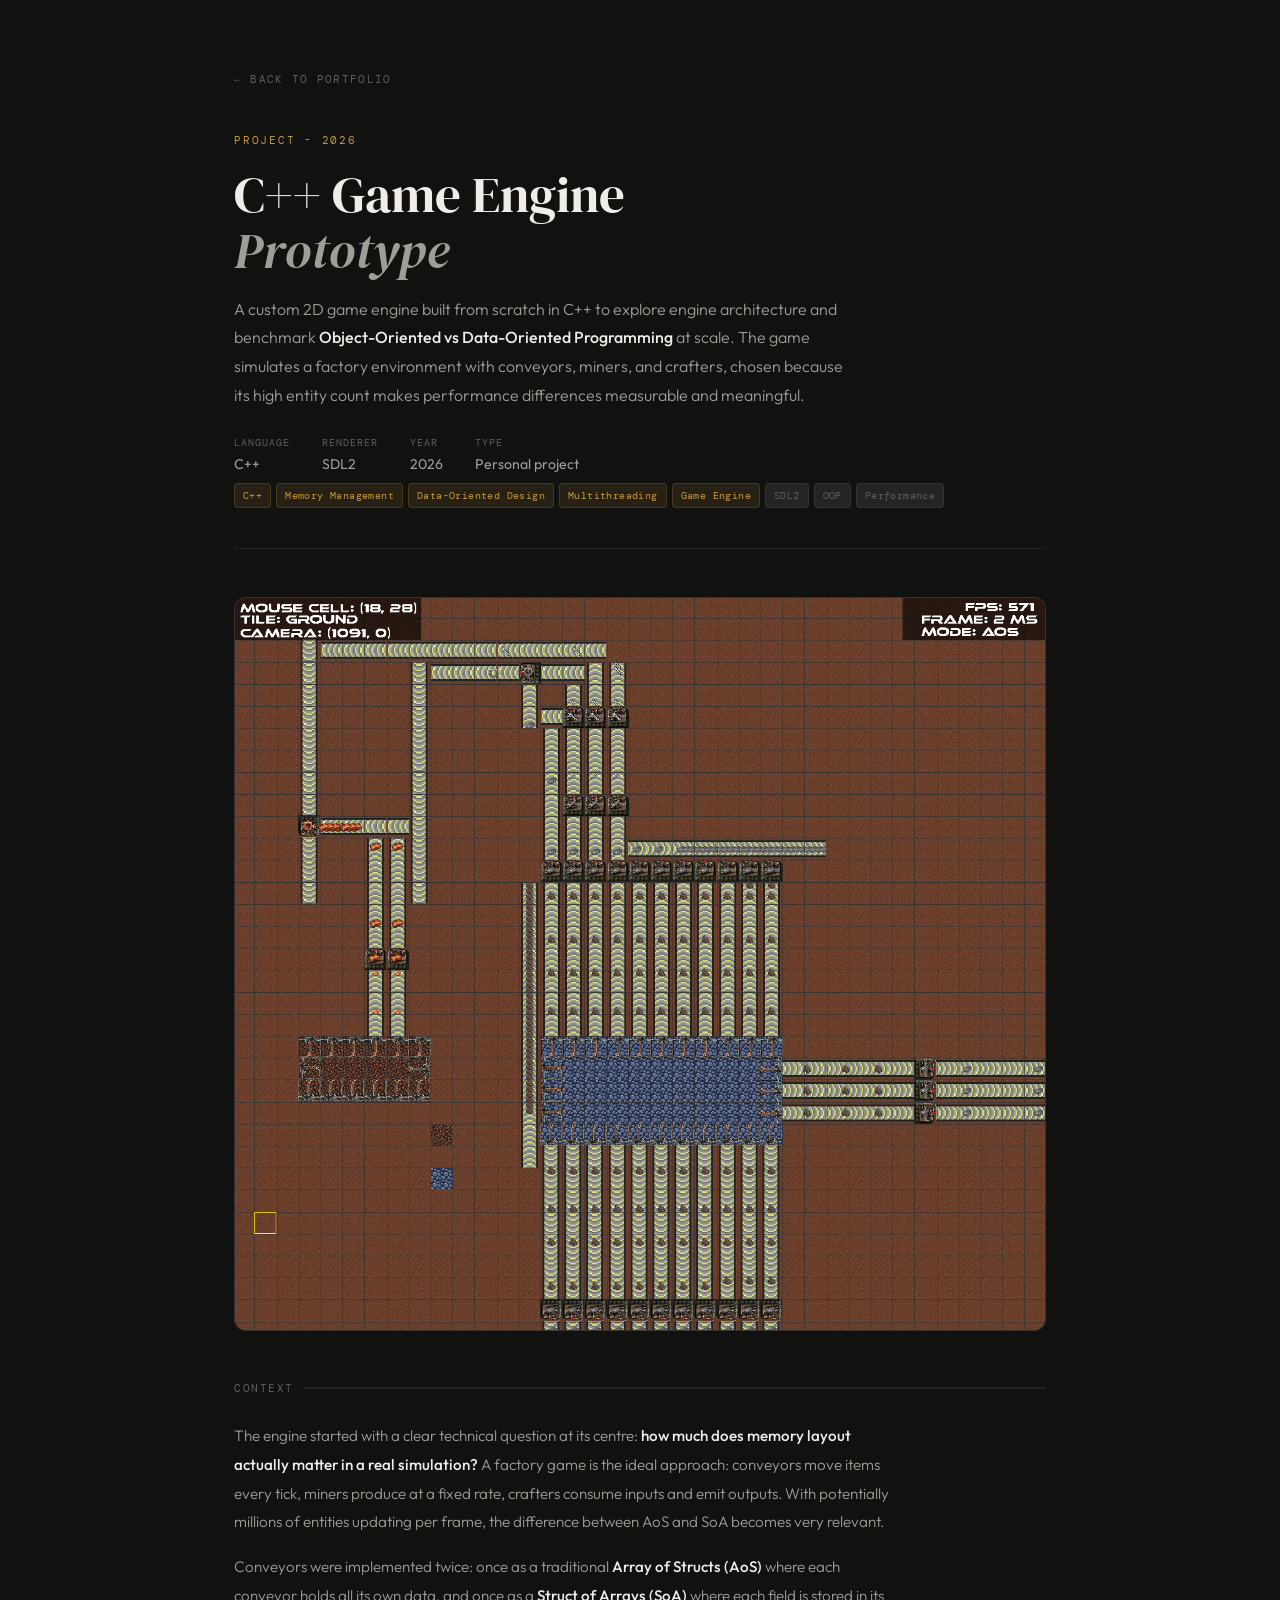
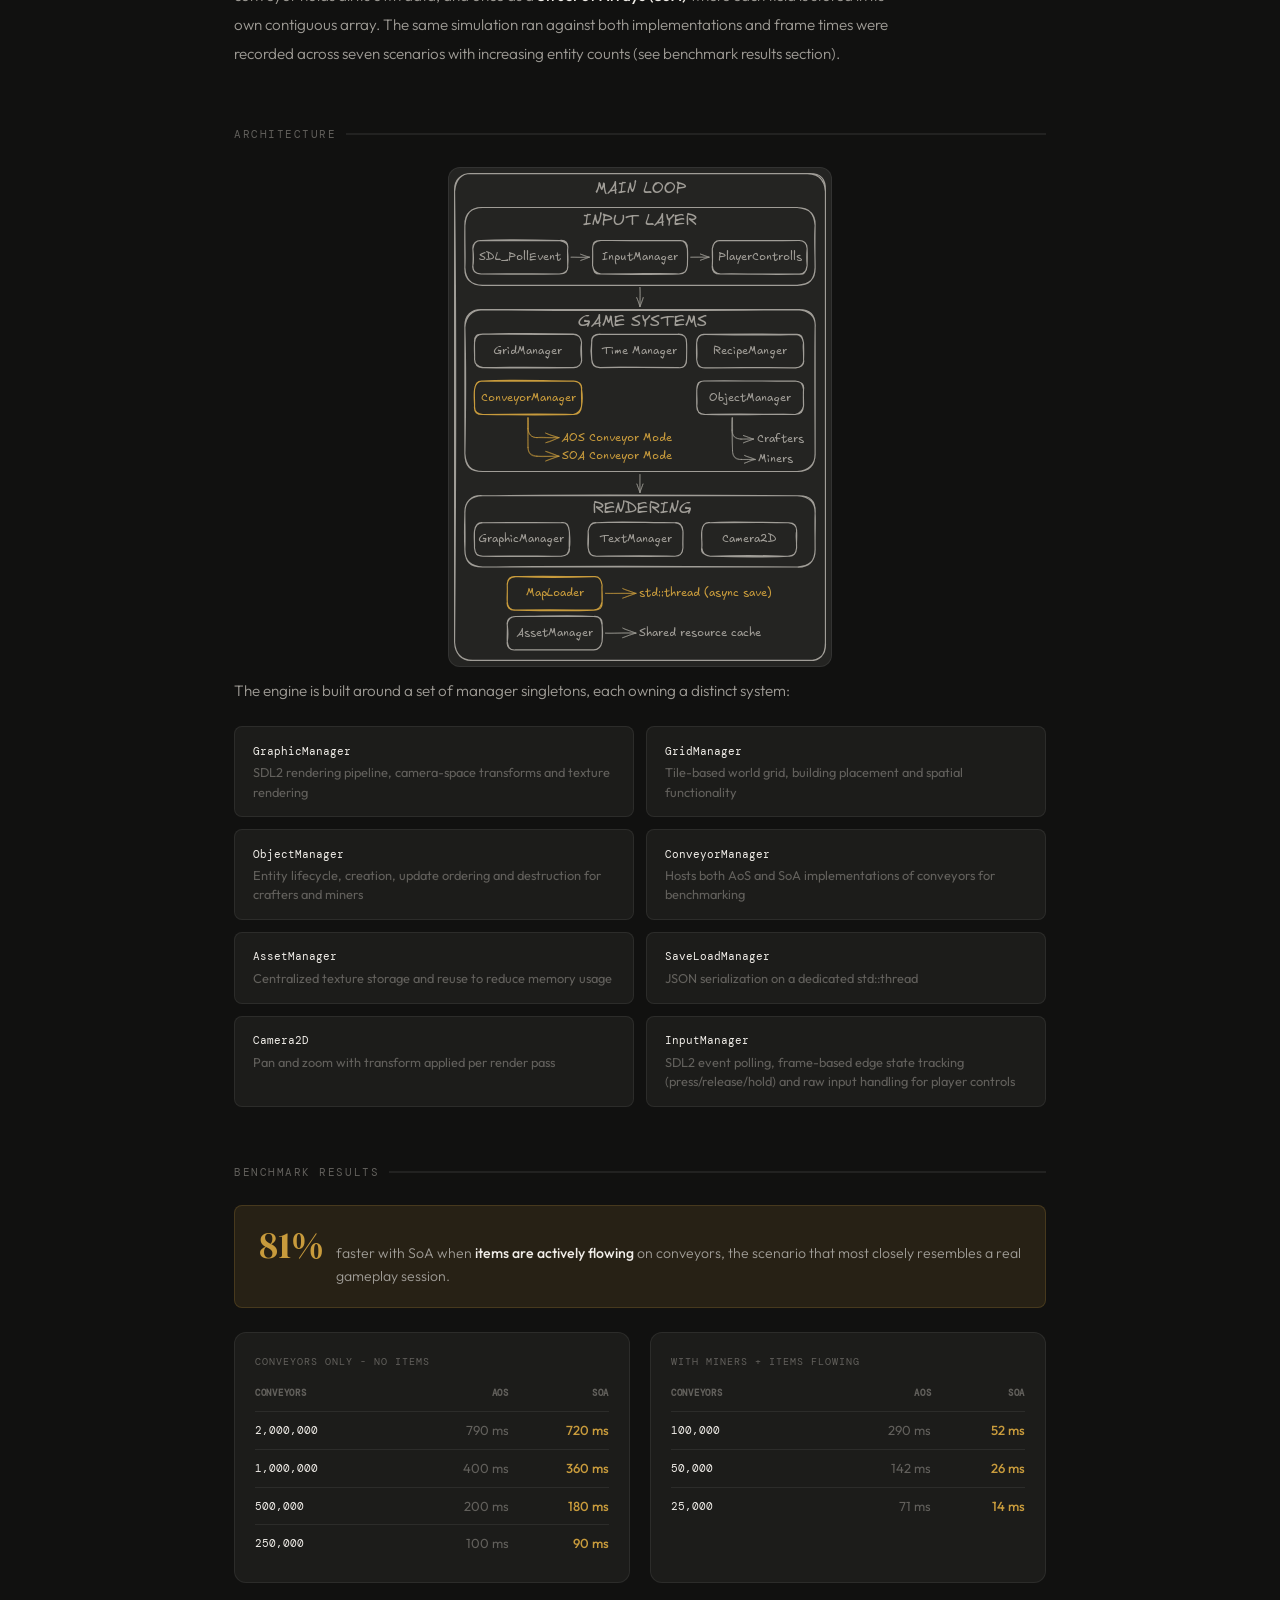
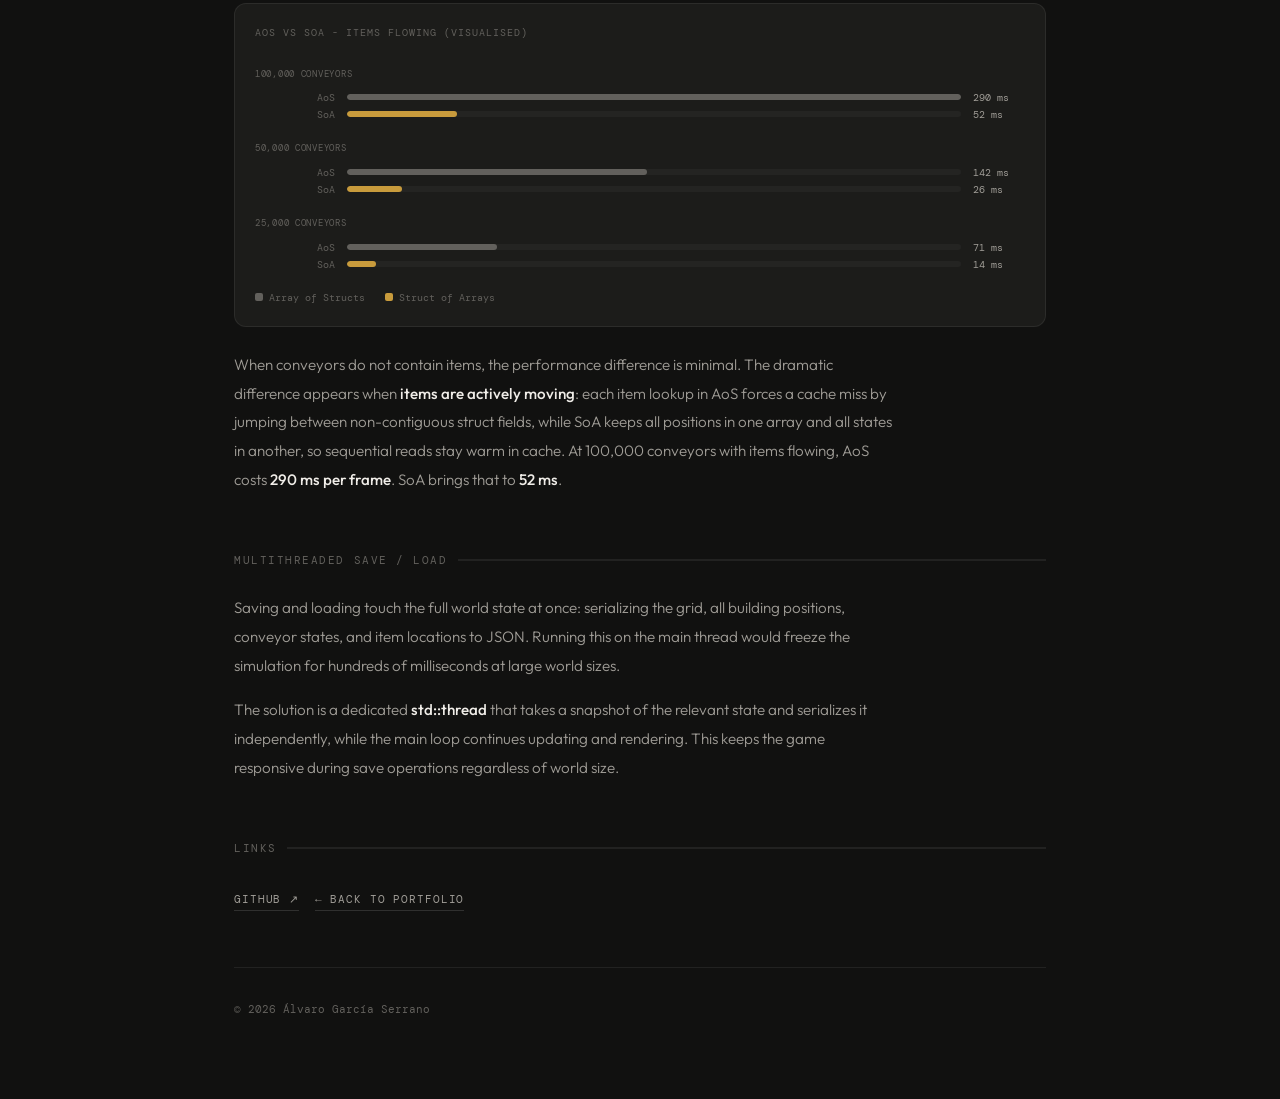
==== engine_prot.html @ 503e93de "created page for game engine prot project" ====
<!DOCTYPE html>
<html lang="en">
<head>
  <meta charset="UTF-8">
  <meta name="viewport" content="width=device-width, initial-scale=1.0">
  <title>C++ Game Engine Prototype - Álvaro García Serrano</title>
  <link rel="preconnect" href="https://fonts.googleapis.com">
  <link rel="preconnect" href="https://fonts.gstatic.com" crossorigin>
  <link href="https://fonts.googleapis.com/css2?family=DM+Serif+Display:ital@0;1&family=DM+Mono:wght@400;500&family=Outfit:wght@300;400;500;600&display=swap" rel="stylesheet">
  <link rel="stylesheet" href="styles.css">
</head>
<body>
<div class="page">

  <nav class="nav-back">
    <a href="index.html">← Back to portfolio</a>
  </nav>

  <header class="project-hero">
    <p class="project-eyebrow">Project - 2026</p>
    <h1>C++ Game Engine<br><em>Prototype</em></h1>
    <p class="project-summary">
      A custom 2D game engine built from scratch in C++ to explore engine architecture and benchmark
      <strong>Object-Oriented vs Data-Oriented Programming</strong> at scale.
      The game simulates a factory environment with conveyors, miners, and crafters,
      chosen because its high entity count makes performance differences measurable and meaningful.
    </p>
    <div class="hero-meta">
      <div class="meta-item">
        <span class="meta-label">Language</span>
        <span class="meta-value">C++</span>
      </div>
      <div class="meta-item">
        <span class="meta-label">Renderer</span>
        <span class="meta-value">SDL2</span>
      </div>
      <div class="meta-item">
        <span class="meta-label">Year</span>
        <span class="meta-value">2026</span>
      </div>
      <div class="meta-item">
        <span class="meta-label">Type</span>
        <span class="meta-value">Personal project</span>
      </div>
    </div>
    <div class="tags">
      <span class="tag highlight">C++</span>
      <span class="tag highlight">Memory Management</span>
      <span class="tag highlight">Data-Oriented Design</span>
      <span class="tag highlight">Multithreading</span>
      <span class="tag highlight">Game Engine</span>
      <span class="tag">SDL2</span>
      <span class="tag">OOP</span>
      <span class="tag">Performance</span>
    </div>
  </header>

  <img src="GameEngine.png" alt="C++ Game Engine running a factory simulation" class="project-image">

  <!-- CONTEXT -->
  <section class="section">
    <p class="section-label">Context</p>
    <p class="body-text">
      The engine started with a clear technical question at its centre:
      <strong>how much does memory layout actually matter in a real simulation?</strong>
      A factory game is the ideal approach: conveyors move items every tick, miners produce at a fixed rate,
      crafters consume inputs and emit outputs. With potentially millions of entities updating per frame,
      the difference between AoS and SoA becomes very relevant.
    </p>
    <p class="body-text" style="margin-top:1rem;">
      Conveyors were implemented twice: once as a traditional
      <strong>Array of Structs (AoS)</strong> where each conveyor holds all its own data,
      and once as a <strong>Struct of Arrays (SoA)</strong> where each field is stored in its own
      contiguous array. The same simulation ran against both implementations and frame times were
      recorded across seven scenarios with increasing entity counts (see benchmark results section).
    </p>
  </section>

  <!-- ARCHITECTURE -->
  <section class="section">
    <p class="section-label">Architecture</p>
    <div class="arch-img-wrapper">
      <img src="GameEngineArchitecture.svg" alt="C++ Game Engine running a factory simulation" class="arch-img" style="height: 500px;">
    </div>
    <p class="body-text" style="margin-bottom:1.25rem;">
      The engine is built around a set of manager singletons, each owning a distinct system:
    </p>
    <div class="systems-grid">
      <div class="system-item">
        <p class="system-name">GraphicManager</p>
        <p class="system-desc">SDL2 rendering pipeline, camera-space transforms and texture rendering</p>
      </div>
      <div class="system-item">
        <p class="system-name">GridManager</p>
        <p class="system-desc">Tile-based world grid, building placement and spatial functionality</p>
      </div>
      <div class="system-item">
        <p class="system-name">ObjectManager</p>
        <p class="system-desc">Entity lifecycle, creation, update ordering and destruction for crafters and miners</p>
      </div>
      <div class="system-item">
        <p class="system-name">ConveyorManager</p>
        <p class="system-desc">Hosts both AoS and SoA implementations of conveyors for benchmarking</p>
      </div>
      <div class="system-item">
        <p class="system-name">AssetManager</p>
        <p class="system-desc">Centralized texture storage and reuse to reduce memory usage</p>
      </div>
      <div class="system-item">
        <p class="system-name">SaveLoadManager</p>
        <p class="system-desc">JSON serialization on a dedicated std::thread</p>
      </div>
      <div class="system-item">
        <p class="system-name">Camera2D</p>
        <p class="system-desc">Pan and zoom with transform applied per render pass</p>
      </div>
      <div class="system-item">
        <p class="system-name">InputManager</p>
        <p class="system-desc">SDL2 event polling, frame-based edge state tracking (press/release/hold) and raw input handling for player controls</p>
      </div>
    </div>
  </section>

  <!-- BENCHMARKS -->
  <section class="section">
    <p class="section-label">Benchmark results</p>

    <div class="stat-highlight">
      <span class="stat-number">81%</span>
      <span class="stat-desc">
        faster with SoA when <strong>items are actively flowing</strong> on conveyors,
        the scenario that most closely resembles a real gameplay session.
      </span>
    </div>

    <div class="benchmark-grid">
      <div class="bench-card">
        <p class="bench-card-title">Conveyors only - no items</p>
        <table class="bench-table">
          <thead>
            <tr><th>Conveyors</th><th>AoS</th><th>SoA</th></tr>
          </thead>
          <tbody>
            <tr><td class="entity">2,000,000</td><td class="aos">790 ms</td><td class="soa">720 ms</td></tr>
            <tr><td class="entity">1,000,000</td><td class="aos">400 ms</td><td class="soa">360 ms</td></tr>
            <tr><td class="entity">500,000</td><td class="aos">200 ms</td><td class="soa">180 ms</td></tr>
            <tr><td class="entity">250,000</td><td class="aos">100 ms</td><td class="soa">90 ms</td></tr>
          </tbody>
        </table>
      </div>
      <div class="bench-card">
        <p class="bench-card-title">With miners + items flowing</p>
        <table class="bench-table">
          <thead>
            <tr><th>Conveyors</th><th>AoS</th><th>SoA</th></tr>
          </thead>
          <tbody>
            <tr><td class="entity">100,000</td><td class="aos">290 ms</td><td class="soa">52 ms</td></tr>
            <tr><td class="entity">50,000</td><td class="aos">142 ms</td><td class="soa">26 ms</td></tr>
            <tr><td class="entity">25,000</td><td class="aos">71 ms</td><td class="soa">14 ms</td></tr>
          </tbody>
        </table>
      </div>
    </div>

    <div class="bench-card" style="margin-bottom:1.5rem;">
      <p class="bench-card-title">AoS vs SoA - items flowing (visualised)</p>
      <div class="bar-chart">
        <div class="bar-group">
          <p class="bar-group-label">100,000 conveyors</p>
          <div class="bar-row">
            <span class="bar-label">AoS</span>
            <div class="bar-track" aria-hidden="true"><div class="bar-fill aos" style="width:100%"></div></div>
            <span class="bar-value">290 ms</span>
          </div>
          <div class="bar-row">
            <span class="bar-label">SoA</span>
            <div class="bar-track" aria-hidden="true"><div class="bar-fill soa" style="width:17.9%"></div></div>
            <span class="bar-value">52 ms</span>
          </div>
        </div>
        <div class="bar-group">
          <p class="bar-group-label">50,000 conveyors</p>
          <div class="bar-row">
            <span class="bar-label">AoS</span>
            <div class="bar-track" aria-hidden="true"><div class="bar-fill aos" style="width:48.9%"></div></div>
            <span class="bar-value">142 ms</span>
          </div>
          <div class="bar-row">
            <span class="bar-label">SoA</span>
            <div class="bar-track" aria-hidden="true"><div class="bar-fill soa" style="width:8.9%"></div></div>
            <span class="bar-value">26 ms</span>
          </div>
        </div>
        <div class="bar-group">
          <p class="bar-group-label">25,000 conveyors</p>
          <div class="bar-row">
            <span class="bar-label">AoS</span>
            <div class="bar-track" aria-hidden="true"><div class="bar-fill aos" style="width:24.4%"></div></div>
            <span class="bar-value">71 ms</span>
          </div>
          <div class="bar-row">
            <span class="bar-label">SoA</span>
            <div class="bar-track" aria-hidden="true"><div class="bar-fill soa" style="width:4.8%"></div></div>
            <span class="bar-value">14 ms</span>
          </div>
        </div>
      </div>
      <div class="chart-legend">
        <div class="legend-item"><span class="legend-dot aos"></span>Array of Structs</div>
        <div class="legend-item"><span class="legend-dot soa"></span>Struct of Arrays</div>
      </div>
    </div>

    <p class="body-text">
      When conveyors do not contain items, the performance difference is minimal.
      The dramatic difference appears when <strong>items are actively moving</strong>:
      each item lookup in AoS forces a cache miss by jumping between non-contiguous struct fields,
      while SoA keeps all positions in one array and all states in another,
      so sequential reads stay warm in cache. At 100,000 conveyors with items flowing,
      AoS costs <strong>290 ms per frame</strong>. SoA brings that to <strong>52 ms</strong>.
    </p>
  </section>

  <!-- MULTITHREADING -->
  <section class="section">
    <p class="section-label">Multithreaded save / load</p>
    <p class="body-text">
      Saving and loading touch the full world state at once: serializing the grid, all building positions,
      conveyor states, and item locations to JSON. Running this on the main thread would freeze
      the simulation for hundreds of milliseconds at large world sizes.
    </p>
    <p class="body-text" style="margin-top:1rem;">
      The solution is a dedicated <strong>std::thread</strong> that takes a snapshot of the relevant state
      and serializes it independently, while the main loop continues updating and rendering.
      This keeps the game responsive during save operations regardless of world size.
    </p>
  </section>

  <!-- LINKS -->
  <section class="section">
    <p class="section-label">Links</p>
    <div class="cta-row">
      <a class="cta-link" href="https://github.com/AlvaroGarSe/GameEngine_Prototype" target="_blank">GitHub ↗</a>
      <a class="cta-link" href="index.html">← Back to portfolio</a>
    </div>
  </section>

  <footer>© 2026 Álvaro García Serrano</footer>

</div>
</body>
</html>
---- styles.css ----
*, *::before, *::after { box-sizing: border-box; margin: 0; padding: 0; }

    :root {
      --bg-page:       #111110;
      --bg-surface:    #1c1c1a;
      --bg-subtle:     #242422;
      --text-primary:  #f0ede8;
      --text-secondary:#a09d97;
      --text-tertiary: #62605c;
      --border-faint:  rgba(255,255,255,0.07);
      --border-mid:    rgba(255,255,255,0.13);
      --border-strong: rgba(255,255,255,0.22);
      --accent:        #c89b3c;
      --accent-dim:    rgba(200,155,60,0.12);
      --radius-md:     8px;
      --radius-lg:     12px;
    }

    body {
      font-family: 'Outfit', sans-serif;
      background: var(--bg-page);
      color: var(--text-primary);
      line-height: 1.7;
      min-height: 100vh;
    }

    .portfolio {
      max-width: 1100px;
      margin: 0 auto;
      padding: 2rem 1.5rem 5rem;
      text-align: justify;
    }

    /* HERO */
    header.hero {
      padding: 3.5rem 0 2.5rem;
      border-bottom: 3.5px solid var(--border-faint);
      margin-bottom: 3rem;
    }
    .hero-eyebrow {
      font-family: 'DM Mono', monospace;
      font-size: 11px;
      letter-spacing: 0.16em;
      text-transform: uppercase;
      color: var(--accent);
      margin-bottom: 1rem;
    }
    .hero-name {
      font-family: 'DM Serif Display', serif;
      font-size: clamp(2.6rem, 7vw, 4.4rem);
      font-weight: 400;
      line-height: 1.05;
      margin-bottom: 1rem;
      color: var(--text-primary);
    }
    .hero-name em {
      font-style: italic;
      color: var(--text-secondary);
    }
    .hero-tagline {
      font-size: 1.05rem;
      color: var(--text-secondary);
      font-weight: 300;
      max-width: 560px;
      line-height: 1.75;
    }
    .hero-tagline strong {
      font-weight: 500;
      color: var(--text-primary);
    }

    /* SECTION LABEL */
    section { margin-bottom: 3.5rem; }
    .section-label {
      font-family: 'DM Mono', monospace;
      font-size: 11px;
      letter-spacing: 0.14em;
      text-transform: uppercase;
      color: var(--text-tertiary);
      margin-bottom: 1.5rem;
      display: flex;
      align-items: center;
      gap: 10px;
    }
    .section-label::after {
      content: '';
      flex: 1;
      height: 2px;
      background: var(--border-faint);
    }

    /*  ABOUT */
    .about-text {
      font-size: 1.05rem;
      color: var(--text-secondary);
      max-width: 660px;
      font-weight: 300;
      line-height: 1.9;
    }
    .about-text strong {
      color: var(--text-primary);
      font-weight: 500;
    }

    /* PROJECTS WITH IMAGES */
    .projects-list {
      display: flex;
      flex-direction: column;
      gap: 1.5rem;
    }

    .project-card {
      background: var(--bg-surface);
      border: 0.5px solid var(--border-faint);
      border-radius: var(--radius-lg);
      overflow: hidden;
      display: grid;
      grid-template-columns: 320px 1fr;
      transition: border-color 0.2s;
    }
    .project-card:hover { border-color: var(--border-mid); }

    .project-card.featured {
      border-color: rgba(200,155,60,0.3);
    }
    .project-card.featured:hover {
      border-color: rgba(200,155,60,0.55);
    }

    @media (max-width: 640px) {
      .project-card { grid-template-columns: 1fr; }
    }

    .project-img {
      width: 100%;
      height: 100%;
      min-height: 130px;
      object-fit: cover;
      display: block;
      background: var(--bg-subtle);
    }
    .arch-img-wrapper{
      display: flex;
      justify-content: center;
      padding-bottom: 10px;
    }

    .arch-img {
      width: auto;
      max-width: 100%;
      height: auto;
      display: block;
      background: var(--bg-subtle);
      border-radius: var(--radius-lg);
      border: 0.5px solid var(--border-faint);
    }

    .project-img-placeholder {
      width: 100%;
      min-height: 180px;
      background: var(--bg-subtle);
      display: flex;
      align-items: center;
      justify-content: center;
    }
    .project-img-placeholder span {
      font-family: 'DM Mono', monospace;
      font-size: 10px;
      color: var(--text-tertiary);
      letter-spacing: 0.08em;
    }

    .project-body {
      padding: 1.5rem;
      display: flex;
      flex-direction: column;
      gap: 0.65rem;
    }

    .project-header {
      display: flex;
      align-items: flex-start;
      justify-content: space-between;
      gap: 1rem;
    }

    .featured-badge {
      font-family: 'DM Mono', monospace;
      font-size: 9px;
      letter-spacing: 0.1em;
      text-transform: uppercase;
      color: var(--accent);
      background: var(--accent-dim);
      border: 0.5px solid rgba(200,155,60,0.25);
      padding: 3px 8px;
      border-radius: 4px;
      white-space: nowrap;
      flex-shrink: 0;
    }

    .project-title {
      font-family: 'DM Serif Display', serif;
      font-size: 1.3rem;
      font-weight: 400;
      line-height: 1.2;
      color: var(--text-primary);
    }
    .project-desc {
      font-size: 0.88rem;
      color: var(--text-secondary);
      line-height: 1.65;
    }
    .project-did {
      font-size: 0.82rem;
      color: var(--text-tertiary);
      line-height: 1.65;
      padding-left: 1rem;
      flex: 1;
    }
    .project-did li { margin-bottom: 3px; }

    .project-footer {
      display: flex;
      align-items: center;
      justify-content: space-between;
      flex-wrap: wrap;
      gap: 0.75rem;
      padding-top: 0.25rem;
    }

    .tags {
      display: flex;
      flex-wrap: wrap;
      gap: 5px;
    }
    .tag {
      font-family: 'DM Mono', monospace;
      font-size: 10px;
      letter-spacing: 0.04em;
      padding: 3px 8px;
      border-radius: 4px;
      background: var(--bg-subtle);
      color: var(--text-tertiary);
      border: 0.5px solid var(--border-faint);
    }
    .tag.highlight {
      color: var(--accent);
      background: var(--accent-dim);
      border-color: rgba(200,155,60,0.2);
    }

    .project-links {
      display: flex;
      gap: 12px;
    }
    .project-links a {
      font-family: 'DM Mono', monospace;
      font-size: 11px;
      color: var(--text-secondary);
      text-decoration: none;
      border-bottom: 0.5px solid var(--border-mid);
      padding-bottom: 1px;
      transition: color 0.15s, border-color 0.15s;
    }
    .project-links a:hover {
      color: var(--text-primary);
      border-color: var(--border-strong);
    }

    .project-links a.project-link-featured {
      font-family: 'DM Mono', monospace;
      font-size: 11px;
      color: var(--accent);
      text-decoration: none;
      border-bottom: 0.5px solid rgba(200,155,60,0.4);
      padding-bottom: 1px;
      transition: color 0.15s, border-color 0.15s;
    }
    .project-links a.project-link-featured:hover {
      border-color: var(--accent);
    }

    /* SKILLS */
    .skills-cols {
      display: grid;
      grid-template-columns: 1fr 1fr 1fr;
      gap: 1.25rem;
    }
    @media (max-width: 600px) { .skills-cols { grid-template-columns: 1fr; } }

    .skill-block {
      background: var(--bg-surface);
      border: 0.5px solid var(--border-faint);
      border-radius: var(--radius-md);
      padding: 1.25rem;
    }
    .skill-block-label {
      font-family: 'DM Mono', monospace;
      font-size: 10px;
      letter-spacing: 0.1em;
      text-transform: uppercase;
      color: var(--text-tertiary);
      margin-bottom: 0.6rem;
    }
    .skill-block-content {
      font-size: 0.88rem;
      color: var(--text-secondary);
      line-height: 1.75;
      font-weight: 300;
    }

    /* CONTACT */
    .contact-grid {
      display: grid;
      grid-template-columns: 1fr 1fr;
      gap: 1.25rem;
    }
    @media (max-width: 600px) { .contact-grid { grid-template-columns: 1fr; } }

    .contact-item {
      background: var(--bg-surface);
      border: 0.5px solid var(--border-faint);
      border-radius: var(--radius-md);
      padding: 1.25rem;
    }
    .contact-item-label {
      font-family: 'DM Mono', monospace;
      font-size: 10px;
      letter-spacing: 0.1em;
      text-transform: uppercase;
      color: var(--text-tertiary);
      margin-bottom: 0.4rem;
    }
    .contact-item a {
      font-size: 0.9rem;
      color: var(--text-secondary);
      text-decoration: none;
      word-break: break-all;
      transition: color 0.15s;
    }
    .contact-item a:hover { color: var(--text-primary); }

    /* FOOTER */
    footer {
      font-family: 'DM Mono', monospace;
      font-size: 11px;
      color: var(--text-tertiary);
      padding-top: 2rem;
      border-top: 0.5px solid var(--border-faint);
    }

    .page {
      max-width: 860px;
      margin: 0 auto;
      padding: 2rem 1.5rem 5rem;
    }

    .nav-back { padding: 2rem 0 0; margin-bottom: 2.5rem; }
    .nav-back a {
      font-family: 'DM Mono', monospace;
      font-size: 11px;
      letter-spacing: 0.12em;
      text-transform: uppercase;
      color: var(--text-tertiary);
      text-decoration: none;
      transition: color 0.15s;
    }
    .nav-back a:hover { color: var(--text-secondary); }

    .project-hero {
      padding-bottom: 2.5rem;
      border-bottom: 0.5px solid var(--border-faint);
      margin-bottom: 3rem;
    }
    .project-eyebrow {
      font-family: 'DM Mono', monospace;
      font-size: 11px;
      letter-spacing: 0.16em;
      text-transform: uppercase;
      color: var(--accent);
      margin-bottom: 1rem;
    }
    .project-hero h1 {
      font-family: 'DM Serif Display', serif;
      font-size: clamp(2rem, 6vw, 3.2rem);
      font-weight: 400;
      line-height: 1.1;
      margin-bottom: 1rem;
    }
    .project-hero h1 em { font-style: italic; color: var(--text-secondary); }
    .project-summary {
      font-size: 1rem;
      color: var(--text-secondary);
      font-weight: 300;
      max-width: 620px;
      line-height: 1.8;
      margin-bottom: 1.5rem;
    }
    .project-summary strong { color: var(--text-primary); font-weight: 500; }

    .hero-meta { display: flex; gap: 2rem; flex-wrap: wrap; padding-bottom: 6px;}
    .meta-item { display: flex; flex-direction: column; gap: 2px; }
    .meta-label {
      font-family: 'DM Mono', monospace;
      font-size: 10px;
      letter-spacing: 0.1em;
      text-transform: uppercase;
      color: var(--text-tertiary);
    }
    .meta-value { font-size: 0.88rem; color: var(--text-secondary); }


    .body-text {
      font-size: 0.95rem;
      color: var(--text-secondary);
      font-weight: 300;
      line-height: 1.9;
      max-width: 660px;
    }
    .body-text strong { color: var(--text-primary); font-weight: 500; }
    .body-text + .body-text { margin-top: 1rem; }

    .project-image {
      width: 100%;
      border-radius: var(--radius-lg);
      border: 0.5px solid var(--border-faint);
      display: block;
      margin-bottom: 3rem;
      background: var(--bg-subtle);
    }

    .diagram-placeholder {
      width: 100%;
      min-height: 280px;
      background: var(--bg-surface);
      border: 0.5px dashed var(--border-mid);
      border-radius: var(--radius-lg);
      display: flex;
      flex-direction: column;
      align-items: center;
      justify-content: center;
      gap: 0.5rem;
      margin-bottom: 1.25rem;
    }
    .diagram-placeholder .ph-label {
      font-family: 'DM Mono', monospace;
      font-size: 11px;
      letter-spacing: 0.1em;
      text-transform: uppercase;
      color: var(--text-tertiary);
    }
    .diagram-placeholder .ph-sub {
      font-size: 0.82rem;
      color: var(--text-tertiary);
      opacity: 0.55;
    }

    .systems-grid {
      display: grid;
      grid-template-columns: 1fr 1fr;
      gap: 0.75rem;
    }
    @media (max-width: 500px) { .systems-grid { grid-template-columns: 1fr; } }

    .system-item {
      background: var(--bg-surface);
      border: 0.5px solid var(--border-faint);
      border-radius: var(--radius-md);
      padding: 0.9rem 1.1rem;
    }
    .system-name {
      font-family: 'DM Mono', monospace;
      font-size: 11px;
      color: var(--text-primary);
      margin-bottom: 3px;
    }
    .system-desc { font-size: 0.8rem; color: var(--text-tertiary); line-height: 1.5; }

    .stat-highlight {
      background: var(--accent-dim);
      border: 0.5px solid rgba(200,155,60,0.2);
      border-radius: var(--radius-md);
      padding: 1.25rem 1.5rem;
      margin-bottom: 1.5rem;
      display: flex;
      align-items: baseline;
      gap: 0.75rem;
    }
    .stat-number {
      font-family: 'DM Serif Display', serif;
      font-size: 2.4rem;
      color: var(--accent);
      line-height: 1;
      flex-shrink: 0;
    }
    .stat-desc { font-size: 0.88rem; color: var(--text-secondary); font-weight: 300; line-height: 1.6; }
    .stat-desc strong { color: var(--text-primary); font-weight: 500; }

    .benchmark-grid {
      display: grid;
      grid-template-columns: 1fr 1fr;
      gap: 1.25rem;
      margin-bottom: 1.25rem;
    }
    @media (max-width: 640px) { .benchmark-grid { grid-template-columns: 1fr; } }

    .bench-card {
      background: var(--bg-surface);
      border: 0.5px solid var(--border-faint);
      border-radius: var(--radius-lg);
      padding: 1.25rem;
    }
    .bench-card-title {
      font-family: 'DM Mono', monospace;
      font-size: 10px;
      letter-spacing: 0.1em;
      text-transform: uppercase;
      color: var(--text-tertiary);
      margin-bottom: 1rem;
    }

    .bench-table { width: 100%; border-collapse: collapse; font-size: 0.82rem; }
    .bench-table th {
      font-family: 'DM Mono', monospace;
      font-size: 9px;
      letter-spacing: 0.08em;
      text-transform: uppercase;
      color: var(--text-tertiary);
      text-align: left;
      padding: 0 0 0.6rem 0;
      border-bottom: 0.5px solid var(--border-faint);
    }
    .bench-table th:not(:first-child) { text-align: right; }
    .bench-table td {
      padding: 0.45rem 0;
      color: var(--text-secondary);
      border-bottom: 0.5px solid var(--border-faint);
    }
    .bench-table tr:last-child td { border-bottom: none; }
    .bench-table td:not(:first-child) { text-align: right; }
    .bench-table td.entity { font-family: 'DM Mono', monospace; font-size: 11px; color: var(--text-primary); }
    .bench-table td.aos { color: var(--text-tertiary); }
    .bench-table td.soa { color: var(--accent); font-weight: 500; }

    .bar-chart { display: flex; flex-direction: column; gap: 0.55rem; }
    .bar-row {
      display: grid;
      grid-template-columns: 80px 1fr 52px;
      align-items: center;
      gap: 0.75rem;
    }
    .bar-label { font-family: 'DM Mono', monospace; font-size: 10px; color: var(--text-tertiary); text-align: right; }
    .bar-track { height: 6px; background: var(--bg-subtle); border-radius: 3px; overflow: hidden; }
    .bar-fill { height: 100%; border-radius: 3px; }
    .bar-fill.aos { background: var(--text-tertiary); }
    .bar-fill.soa { background: var(--accent); }
    .bar-value { font-family: 'DM Mono', monospace; font-size: 10px; color: var(--text-secondary); }
    .bar-group { margin-top: 0.6rem; }
    .bar-group-label {
      font-family: 'DM Mono', monospace;
      font-size: 9px;
      letter-spacing: 0.08em;
      text-transform: uppercase;
      color: var(--text-tertiary);
      margin-bottom: 0.45rem;
    }
    .chart-legend { display: flex; gap: 1.25rem; margin-top: 1rem; }
    .legend-item {
      display: flex;
      align-items: center;
      gap: 6px;
      font-family: 'DM Mono', monospace;
      font-size: 10px;
      color: var(--text-tertiary);
    }
    .legend-dot { width: 8px; height: 8px; border-radius: 2px; }
    .legend-dot.aos { background: var(--text-tertiary); }
    .legend-dot.soa { background: var(--accent); }

    code {
      font-family: 'DM Mono', monospace;
      font-size: 0.85em;
      color: var(--accent);
    }

    .cta-row { display: flex; gap: 1rem; flex-wrap: wrap; margin-top: 2rem; }
    .cta-link {
      font-family: 'DM Mono', monospace;
      font-size: 11px;
      letter-spacing: 0.08em;
      text-transform: uppercase;
      color: var(--text-secondary);
      text-decoration: none;
      border-bottom: 0.5px solid var(--border-mid);
      padding-bottom: 2px;
      transition: color 0.15s, border-color 0.15s;
    }
    .cta-link:hover { color: var(--text-primary); border-color: var(--border-strong); }

    footer {
      font-family: 'DM Mono', monospace;
      font-size: 11px;
      color: var(--text-tertiary);
      padding-top: 2rem;
      border-top: 0.5px solid var(--border-faint);
      margin-top: 2rem;
    }
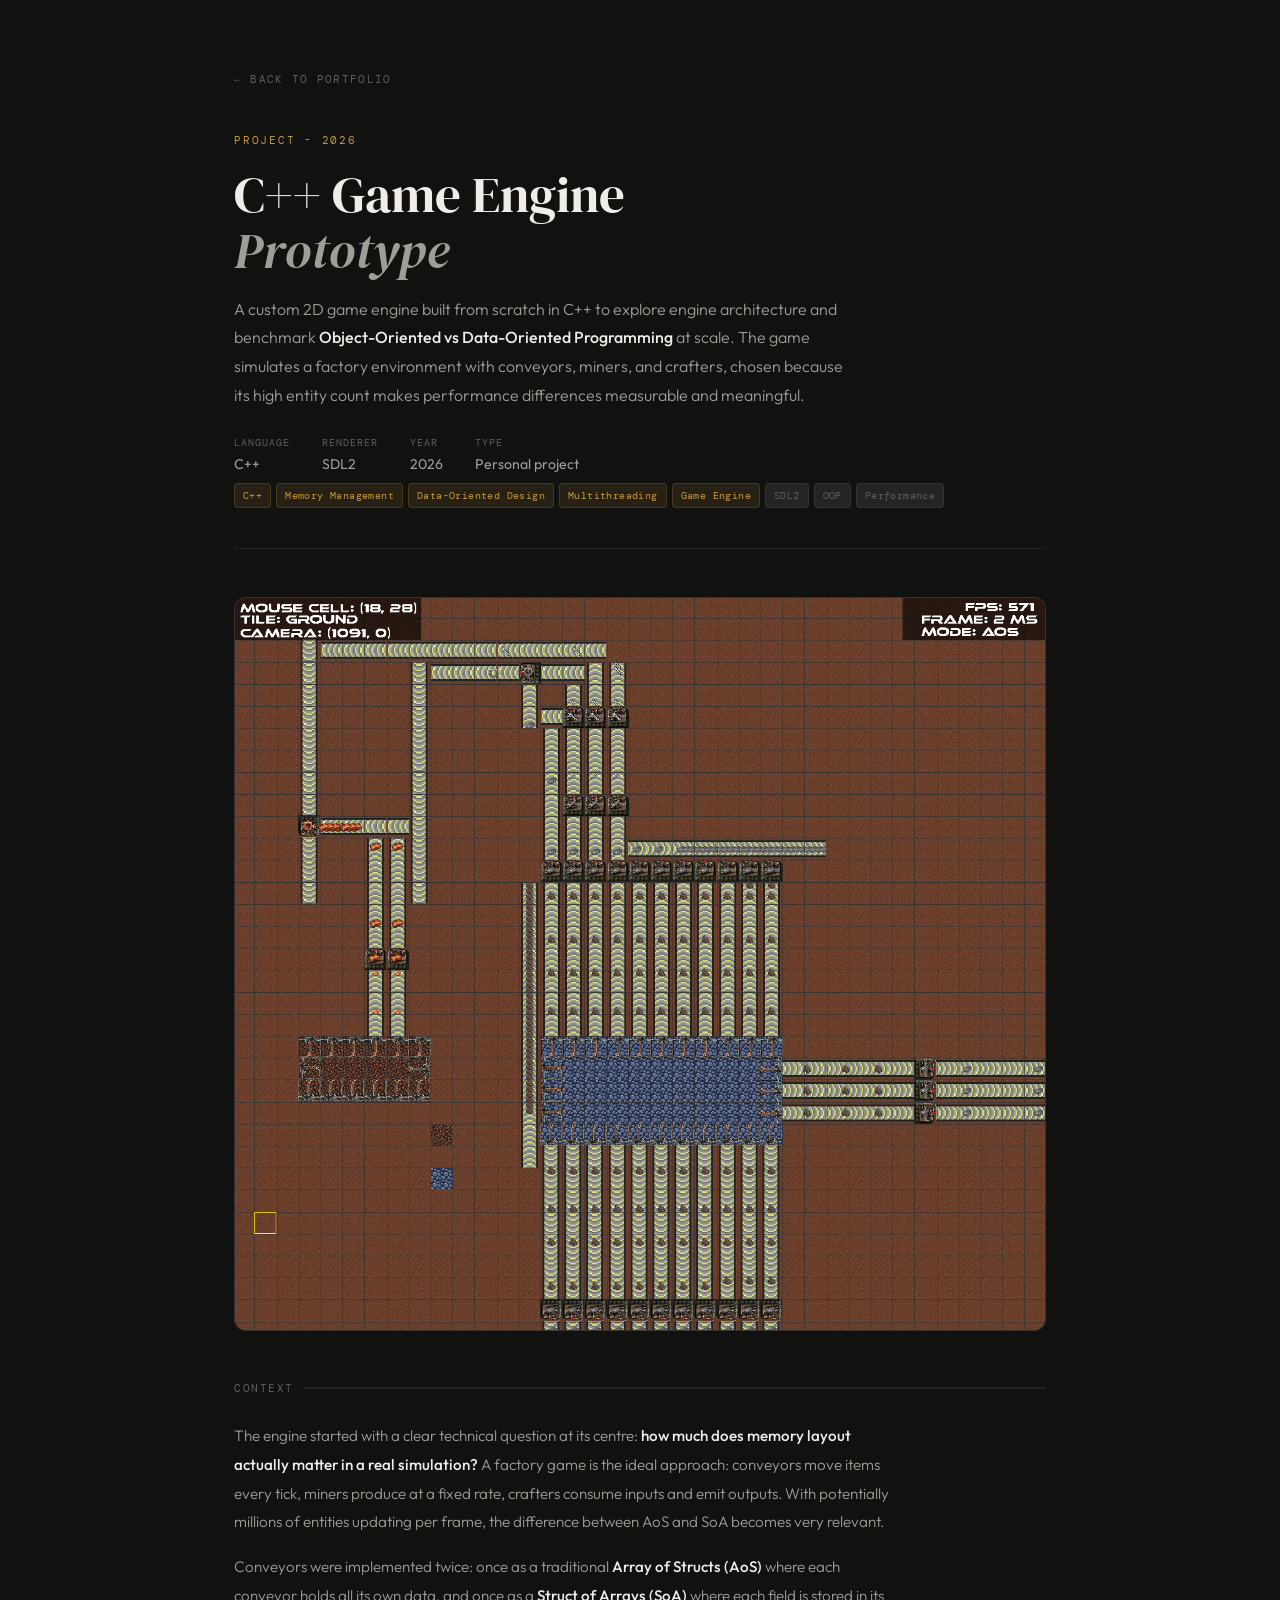
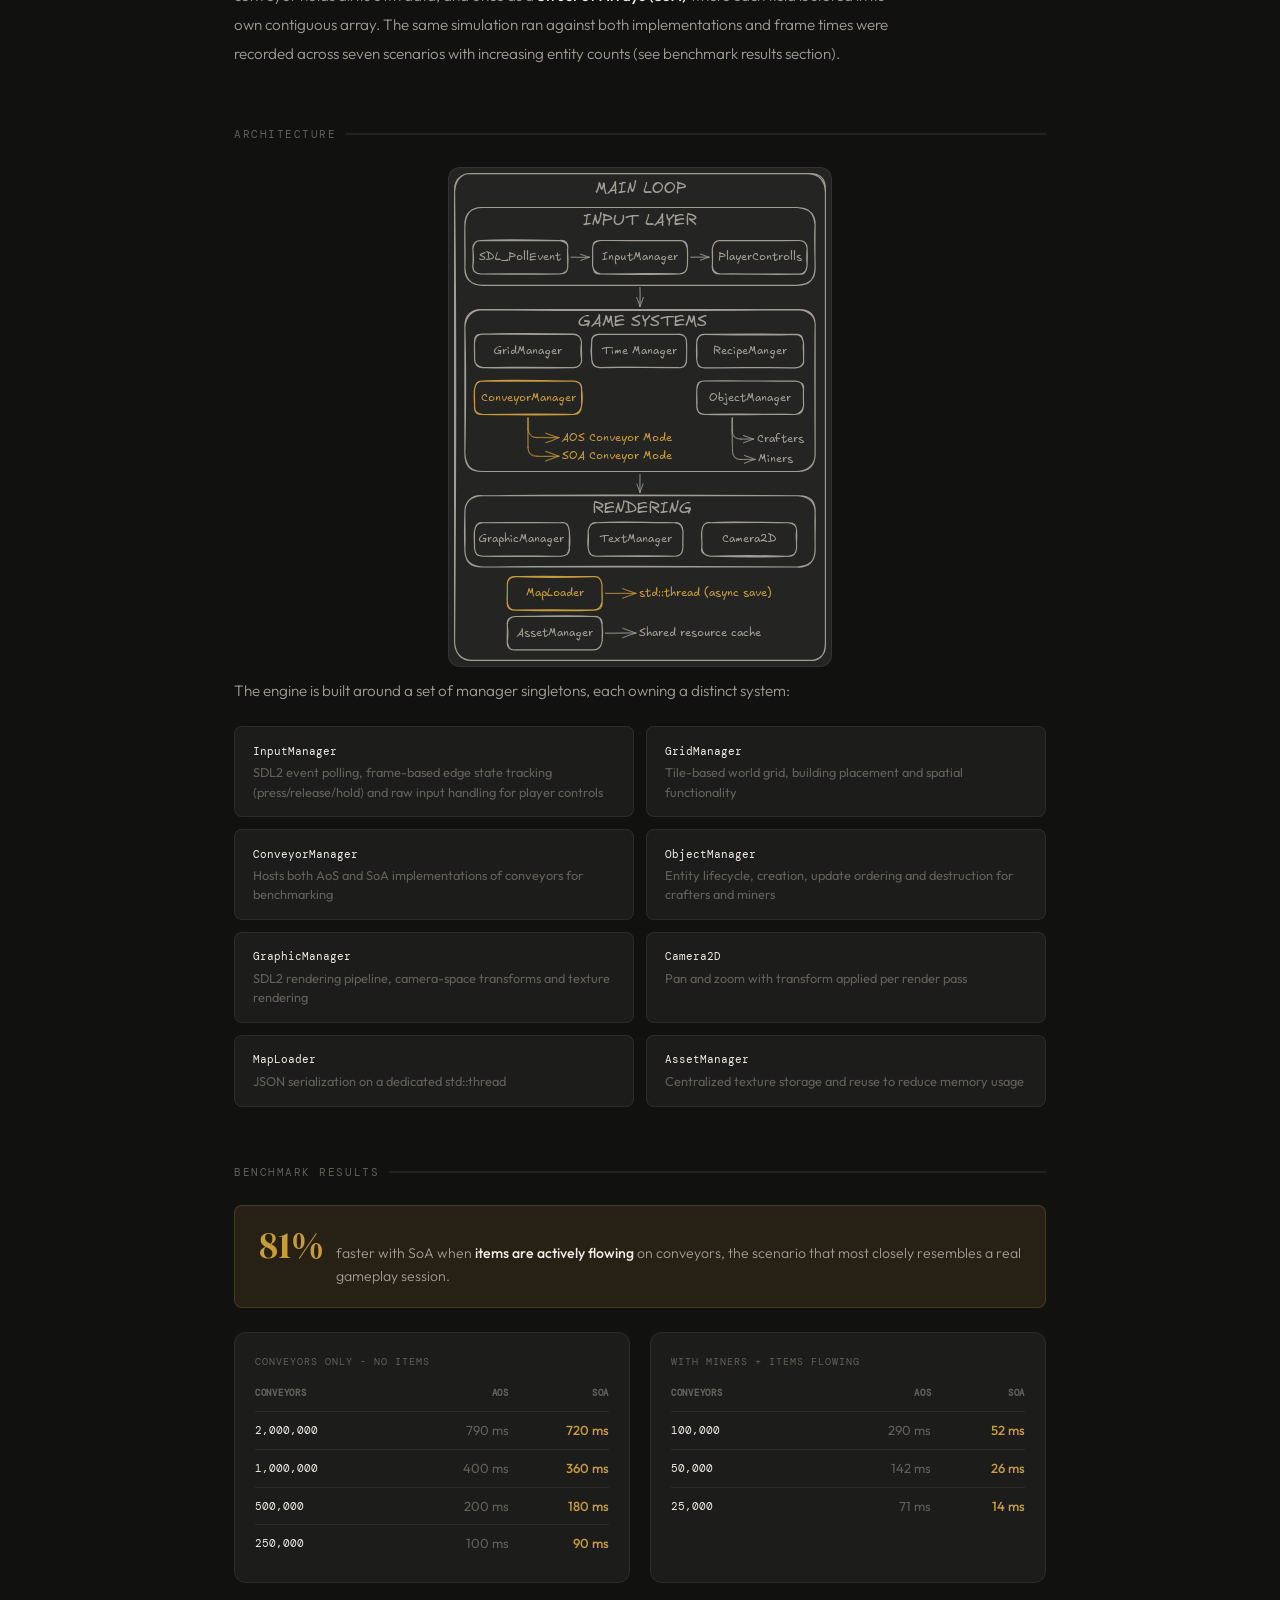
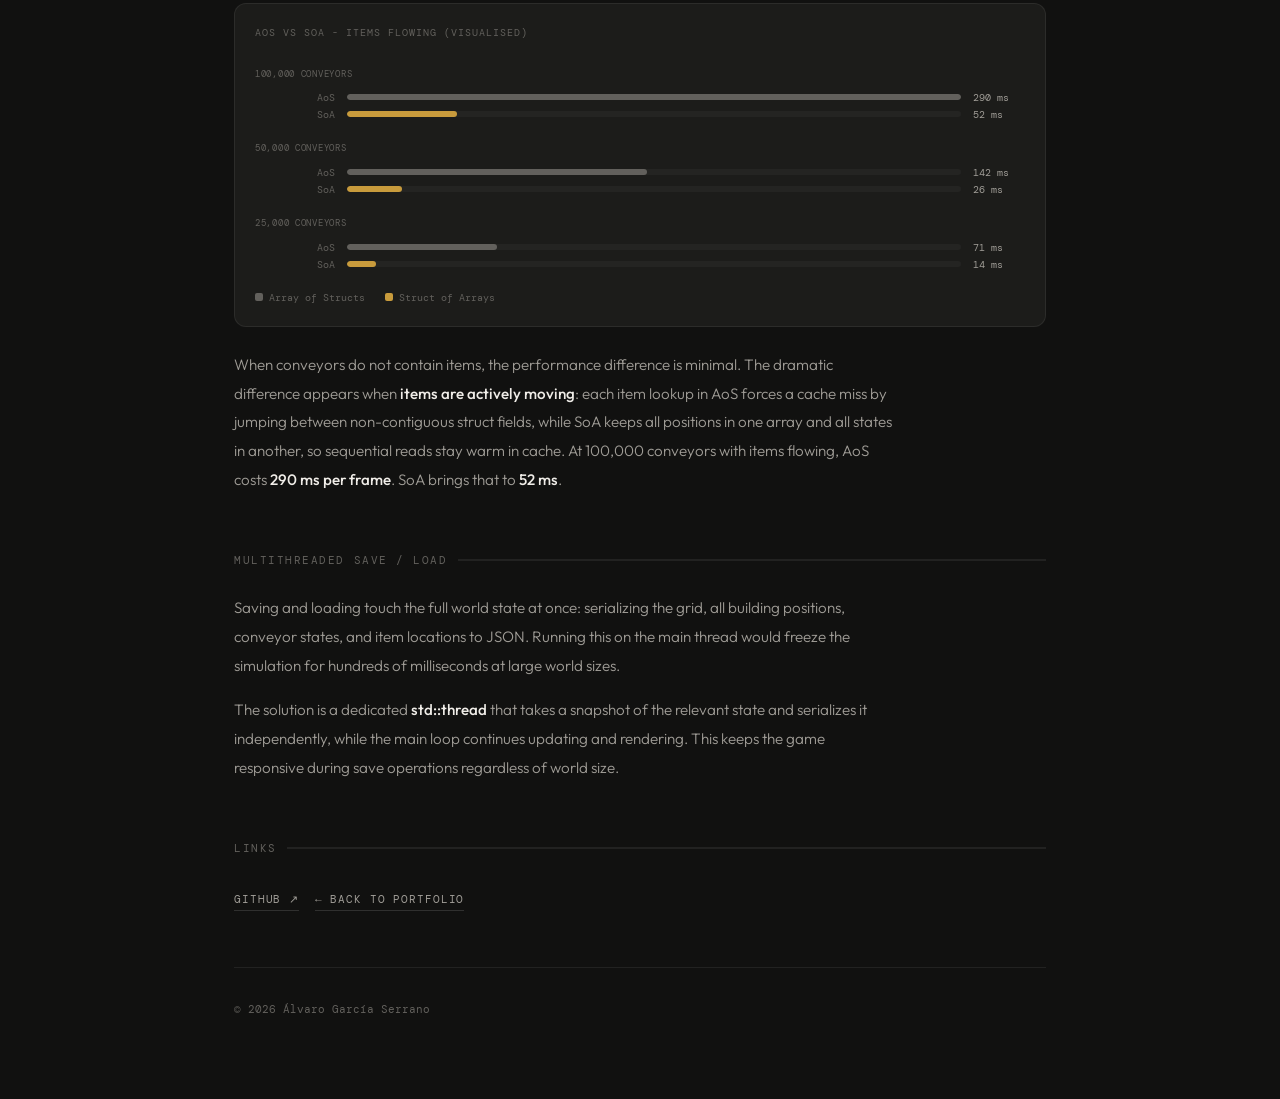
==== commit 83d2965f: "Update engine_prot.html" ====
--- a/engine_prot.html
+++ b/engine_prot.html
@@ -87,37 +87,38 @@
     </p>
     <div class="systems-grid">
       <div class="system-item">
+        <p class="system-name">InputManager</p>
+        <p class="system-desc">SDL2 event polling, frame-based edge state tracking (press/release/hold) and raw input handling for player controls</p>
+      </div>
+      <div class="system-item">
+        <p class="system-name">GridManager</p>
+        <p class="system-desc">Tile-based world grid, building placement and spatial functionality</p>
+      </div>
+      <div class="system-item">
+        <p class="system-name">ConveyorManager</p>
+        <p class="system-desc">Hosts both AoS and SoA implementations of conveyors for benchmarking</p>
+      </div>
+      <div class="system-item">
+        <p class="system-name">ObjectManager</p>
+        <p class="system-desc">Entity lifecycle, creation, update ordering and destruction for crafters and miners</p>
+      </div>
+      <div class="system-item">
         <p class="system-name">GraphicManager</p>
         <p class="system-desc">SDL2 rendering pipeline, camera-space transforms and texture rendering</p>
       </div>
       <div class="system-item">
-        <p class="system-name">GridManager</p>
-        <p class="system-desc">Tile-based world grid, building placement and spatial functionality</p>
-      </div>
-      <div class="system-item">
-        <p class="system-name">ObjectManager</p>
-        <p class="system-desc">Entity lifecycle, creation, update ordering and destruction for crafters and miners</p>
-      </div>
-      <div class="system-item">
-        <p class="system-name">ConveyorManager</p>
-        <p class="system-desc">Hosts both AoS and SoA implementations of conveyors for benchmarking</p>
+        <p class="system-name">Camera2D</p>
+        <p class="system-desc">Pan and zoom with transform applied per render pass</p>
+      </div>
+      <div class="system-item">
+        <p class="system-name">MapLoader</p>
+        <p class="system-desc">JSON serialization on a dedicated std::thread</p>
       </div>
       <div class="system-item">
         <p class="system-name">AssetManager</p>
         <p class="system-desc">Centralized texture storage and reuse to reduce memory usage</p>
       </div>
-      <div class="system-item">
-        <p class="system-name">SaveLoadManager</p>
-        <p class="system-desc">JSON serialization on a dedicated std::thread</p>
-      </div>
-      <div class="system-item">
-        <p class="system-name">Camera2D</p>
-        <p class="system-desc">Pan and zoom with transform applied per render pass</p>
-      </div>
-      <div class="system-item">
-        <p class="system-name">InputManager</p>
-        <p class="system-desc">SDL2 event polling, frame-based edge state tracking (press/release/hold) and raw input handling for player controls</p>
-      </div>
+      
     </div>
   </section>
 
